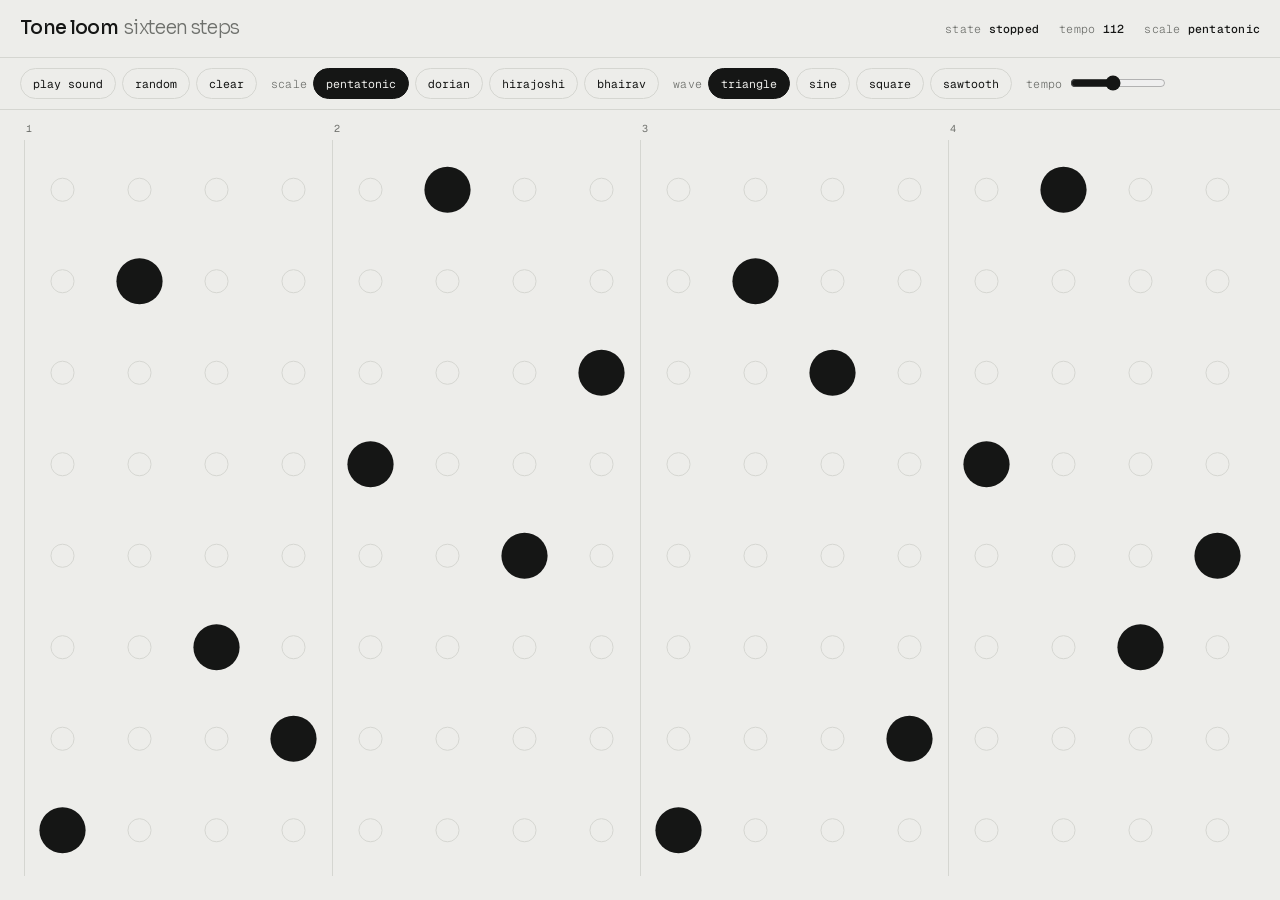
==== loom.html @ 5a13466f "Add files via upload" ====
<!doctype html>
<html lang="en">
<head>
<meta charset="utf-8">
<meta name="viewport" content="width=device-width,initial-scale=1,viewport-fit=cover">
<title>Tone loom</title>
<link rel="preconnect" href="https://fonts.googleapis.com">
<link rel="preconnect" href="https://fonts.gstatic.com" crossorigin>
<link rel="stylesheet" href="https://fonts.googleapis.com/css2?family=Geist+Mono:wght@400;500&display=swap">
<style>@font-face{font-family:"Sora";src:url([data-uri]) format("woff2");font-weight:100 800;font-display:swap}</style>

<style>
:root{--bg:#EDEDEA;--surface:#F6F6F4;--ink:#151615;--muted:#6E706C;--faint:#A3A5A0;--line:#D5D6D1;color-scheme:light}
@media (prefers-color-scheme:dark){:root:not([data-theme="light"]){--bg:#111211;--surface:#191A19;--ink:#ECECE8;--muted:#9A9C97;--faint:#5E605C;--line:#2A2C2A;color-scheme:dark}}
:root[data-theme="dark"]{--bg:#111211;--surface:#191A19;--ink:#ECECE8;--muted:#9A9C97;--faint:#5E605C;--line:#2A2C2A;color-scheme:dark}
*{box-sizing:border-box}
[hidden]{display:none!important}
html,body{height:100%;margin:0}
body{background:var(--bg);color:var(--ink);font-family:Sora,"Helvetica Neue",Arial,sans-serif;font-weight:300;font-size:15px;line-height:1.5;display:flex;flex-direction:column;overflow:hidden;-webkit-font-smoothing:antialiased;user-select:none;-webkit-user-select:none}
.bar{display:flex;justify-content:space-between;align-items:center;gap:12px 24px;padding:14px max(20px,env(safe-area-inset-right,0px)) 14px max(20px,env(safe-area-inset-left,0px));border-bottom:1px solid var(--line);flex-wrap:wrap}
.bar h1{font-size:19px;font-weight:500;letter-spacing:-.035em;margin:0;white-space:nowrap}
.bar h1 span{font-weight:300;color:var(--muted);margin-left:6px}
.mono{font-family:"Geist Mono",ui-monospace,monospace;font-size:11.5px;letter-spacing:.02em}
.stats{display:flex;gap:20px;color:var(--muted);flex-wrap:wrap}
.stats b{color:var(--ink);font-weight:500}
.tools{display:flex;gap:6px 14px;flex-wrap:wrap;align-items:center;padding:10px max(20px,env(safe-area-inset-right,0px)) 10px max(20px,env(safe-area-inset-left,0px));border-bottom:1px solid var(--line)}
.tools .grp{display:flex;gap:6px;align-items:center;flex-wrap:wrap}
.tools label{color:var(--muted)}
.stage{flex:1;position:relative;min-height:0;overflow:hidden}
canvas.full{position:absolute;inset:0;width:100%;height:100%;touch-action:none;display:block}
.ov{position:absolute;inset:0;display:grid;place-content:center;text-align:center;gap:20px;padding:24px;background:color-mix(in oklab,var(--bg) 90%,transparent);z-index:5}
.ov h2{font-size:clamp(48px,9vw,120px);font-weight:300;letter-spacing:-.075em;line-height:.88;margin:0}
.ov h2 b{font-weight:300}
.ov p{max-width:44ch;margin:0 auto;color:var(--muted)}
.btn{border:1px solid var(--ink);background:transparent;color:var(--ink);border-radius:99px;padding:11px 22px;font:inherit;font-size:14px;font-weight:450;cursor:pointer;transition:background .2s,color .2s}
.btn:hover{background:var(--ink);color:var(--bg)}
.btn.ghost{border-color:var(--line)}
.btn.s{padding:6px 12px;font-family:"Geist Mono",ui-monospace,monospace;font-size:11.5px;border-color:var(--line);font-weight:400}
.btn.s:hover{border-color:var(--ink);background:transparent;color:var(--ink)}
.btn.s[aria-pressed="true"]{background:var(--ink);color:var(--bg);border-color:var(--ink)}
.row{display:flex;gap:10px;flex-wrap:wrap;justify-content:center;align-items:center}
input[type=range]{accent-color:var(--ink);width:96px}
:focus-visible{outline:1px solid var(--ink);outline-offset:3px}

</style>
</head>
<body>
<script>
(function(){
  addEventListener("message",function(e){if(e.data&&e.data.type==="theme"){document.documentElement.setAttribute("data-theme",e.data.dark?"dark":"light");if(window.onTheme)window.onTheme();}});
  window.cols=function(){var cs=getComputedStyle(document.documentElement),o={};["bg","surface","ink","muted","faint","line"].forEach(function(k){o[k]=cs.getPropertyValue("--"+k).trim()});return o};
  window.DPR=Math.min(2,window.devicePixelRatio||1);
  window.fit=function(cv){var r=cv.getBoundingClientRect(),w=Math.max(1,Math.round(r.width)),h=Math.max(1,Math.round(r.height));if(cv.width!==Math.round(w*DPR)||cv.height!==Math.round(h*DPR)){cv.width=Math.round(w*DPR);cv.height=Math.round(h*DPR)}var ctx=cv.getContext("2d");ctx.setTransform(DPR,0,0,DPR,0,0);return {ctx:ctx,w:w,h:h}};
  window.store={get:function(k){try{return localStorage.getItem(k)}catch(e){return null}},set:function(k,v){try{localStorage.setItem(k,v)}catch(e){}}};
  window.FM='"Geist Mono", ui-monospace, monospace';window.FS='Sora, "Helvetica Neue", Arial, sans-serif';
})();
</script>
<div class="bar"><h1>Tone loom<span>sixteen steps</span></h1><div class="stats mono"><span>state <b id="sSt">stopped</b></span><span>tempo <b id="sBpm">112</b></span><span>scale <b id="sSc">pentatonic</b></span></div></div>
<div class="tools mono">
  <div class="grp"><button class="btn s" id="play" type="button" aria-pressed="false">play sound</button><button class="btn s" id="rand" type="button">random</button><button class="btn s" id="clear" type="button">clear</button></div>
  <div class="grp" id="scales"><label>scale</label></div>
  <div class="grp" id="waves"><label>wave</label></div>
  <div class="grp"><label for="bpm">tempo</label><input type="range" id="bpm" min="60" max="180" value="112"></div>
</div>
<div class="stage"><canvas class="full" id="cv" aria-label="Sixteen by eight note grid. Tap cells to toggle notes."></canvas></div>
<script>
(function(){
const $=id=>document.getElementById(id),cv=$("cv");let C=cols();window.onTheme=()=>{C=cols()};
const COLS=16,ROWS=8;const SCALES={pentatonic:[0,2,4,7,9],dorian:[0,2,3,5,7,9,10],hirajoshi:[0,2,3,7,8],bhairav:[0,1,4,5,7,8,11]};const WAVES=["triangle","sine","square","sawtooth"];
let scale="pentatonic",wave="triangle",grid=[],ac=null,master=null,playing=false,step=-1,next=0,rings=[],drag=null;
for(let r=0;r<ROWS;r++)grid.push(Array(COLS).fill(false));
[[0,7],[2,5],[4,3],[6,4],[8,7],[10,2],[12,3],[14,5],[1,1],[5,0],[9,1],[13,0],[3,6],[11,6],[15,4],[7,2]].forEach(([c,r])=>grid[r][c]=true);
function freqs(){const sc=SCALES[scale],out=[];let i=0;while(out.length<ROWS){const oct=Math.floor(i/sc.length),deg=sc[i%sc.length];out.push(220*Math.pow(2,(deg+12*oct)/12));i++}return out.reverse()}
function chips(id,list,cur,on){const el=$(id);list.forEach(n=>{const b=document.createElement("button");b.type="button";b.className="btn s";b.textContent=n;b.setAttribute("aria-pressed",n===cur);b.onclick=()=>{on(n);[...el.querySelectorAll("button")].forEach(x=>x.setAttribute("aria-pressed",x.textContent===n))};el.appendChild(b)})}
chips("scales",Object.keys(SCALES),scale,n=>{scale=n;$("sSc").textContent=n});chips("waves",WAVES,wave,n=>wave=n);
$("bpm").oninput=()=>$("sBpm").textContent=$("bpm").value;
function ensureAudio(){if(ac)return true;try{ac=new (window.AudioContext||window.webkitAudioContext)();master=ac.createGain();master.gain.value=.55;const comp=ac.createDynamicsCompressor();master.connect(comp);comp.connect(ac.destination);return true}catch(e){$("sSt").textContent="no audio here";return false}}
function note(f,at){const o=ac.createOscillator(),g=ac.createGain();o.type=wave;o.frequency.value=f;const peak=wave==="square"||wave==="sawtooth"?.05:.13;g.gain.setValueAtTime(.0001,at);g.gain.exponentialRampToValueAtTime(peak,at+.01);g.gain.exponentialRampToValueAtTime(.0001,at+.5);o.connect(g);g.connect(master);o.start(at);o.stop(at+.55)}
$("play").onclick=()=>{if(!ensureAudio())return;ac.resume();playing=!playing;$("play").setAttribute("aria-pressed",playing);$("play").textContent=playing?"stop":"play sound";$("sSt").textContent=playing?"playing":"stopped";if(playing)next=ac.currentTime+.05};
$("clear").onclick=()=>grid.forEach(r=>r.fill(false));
$("rand").onclick=()=>{grid.forEach(r=>r.fill(false));for(let c=0;c<COLS;c++)if(Math.random()<.8){grid[Math.floor(Math.random()*ROWS)][c]=true;if(Math.random()<.25)grid[Math.floor(Math.random()*ROWS)][c]=true}};
function layout(w,h){const pad=24,top=34,cw=(w-pad*2)/COLS,ch=(h-pad-top)/ROWS;return {pad,top,cw,ch}}
function cellAt(e){const r=cv.getBoundingClientRect(),L=layout(r.width,r.height),x=e.clientX-r.left,y=e.clientY-r.top,c=Math.floor((x-L.pad)/L.cw),rr=Math.floor((y-L.top)/L.ch);return (c>=0&&c<COLS&&rr>=0&&rr<ROWS)?[rr,c]:null}
cv.addEventListener("pointerdown",e=>{const k=cellAt(e);if(!k)return;cv.setPointerCapture(e.pointerId);const v=!grid[k[0]][k[1]];drag=v;grid[k[0]][k[1]]=v;if(v&&ac){note(freqs()[k[0]],ac.currentTime)}});
cv.addEventListener("pointermove",e=>{if(drag===null)return;const k=cellAt(e);if(k&&grid[k[0]][k[1]]!==drag){grid[k[0]][k[1]]=drag;if(drag&&ac)note(freqs()[k[0]],ac.currentTime)}});
addEventListener("pointerup",()=>drag=null);
let last=performance.now();
function frame(now){const dt=Math.min(.05,(now-last)/1000);last=now;
  if(playing&&ac){const STEP=60/+$("bpm").value/4,F=freqs();while(next<ac.currentTime+.1){step=(step+1)%COLS;for(let r=0;r<ROWS;r++)if(grid[r][step]){note(F[r],next);rings.push({c:step,r,l:1})}next+=STEP}}
  const {ctx,w,h}=fit(cv),L=layout(w,h);ctx.clearRect(0,0,w,h);
  for(let c=0;c<COLS;c++){if(c===step&&playing){ctx.fillStyle=C.line;ctx.fillRect(L.pad+c*L.cw,L.top,L.cw,L.ch*ROWS)}if(c%4===0){ctx.fillStyle=C.muted;ctx.font=`10px ${FM}`;ctx.fillText(String(c/4+1),L.pad+c*L.cw+2,L.top-12);ctx.fillStyle=C.line;ctx.fillRect(L.pad+c*L.cw,L.top-4,1,L.ch*ROWS+4)}}
  for(let r=0;r<ROWS;r++)for(let c=0;c<COLS;c++){const x=L.pad+c*L.cw+L.cw/2,y=L.top+r*L.ch+L.ch/2,rad=Math.min(L.cw,L.ch)*.3;
    if(grid[r][c]){ctx.fillStyle=C.ink;ctx.beginPath();const k=(c===step&&playing)?1.25:1;ctx.arc(x,y,rad*k,0,Math.PI*2);ctx.fill()}else{ctx.strokeStyle=C.line;ctx.lineWidth=1;ctx.beginPath();ctx.arc(x,y,rad*.5,0,Math.PI*2);ctx.stroke()}}
  for(let i=rings.length-1;i>=0;i--){const g=rings[i];g.l-=dt*1.2;if(g.l<=0){rings.splice(i,1);continue}const x=L.pad+g.c*L.cw+L.cw/2,y=L.top+g.r*L.ch+L.ch/2;ctx.strokeStyle=C.ink;ctx.globalAlpha=g.l*.8;ctx.lineWidth=1.2;ctx.beginPath();ctx.arc(x,y,Math.min(L.cw,L.ch)*.3+(1-g.l)*L.cw*1.8,0,Math.PI*2);ctx.stroke();ctx.globalAlpha=1}
  requestAnimationFrame(frame)}
requestAnimationFrame(frame);
})();
</script>
</body>
</html>
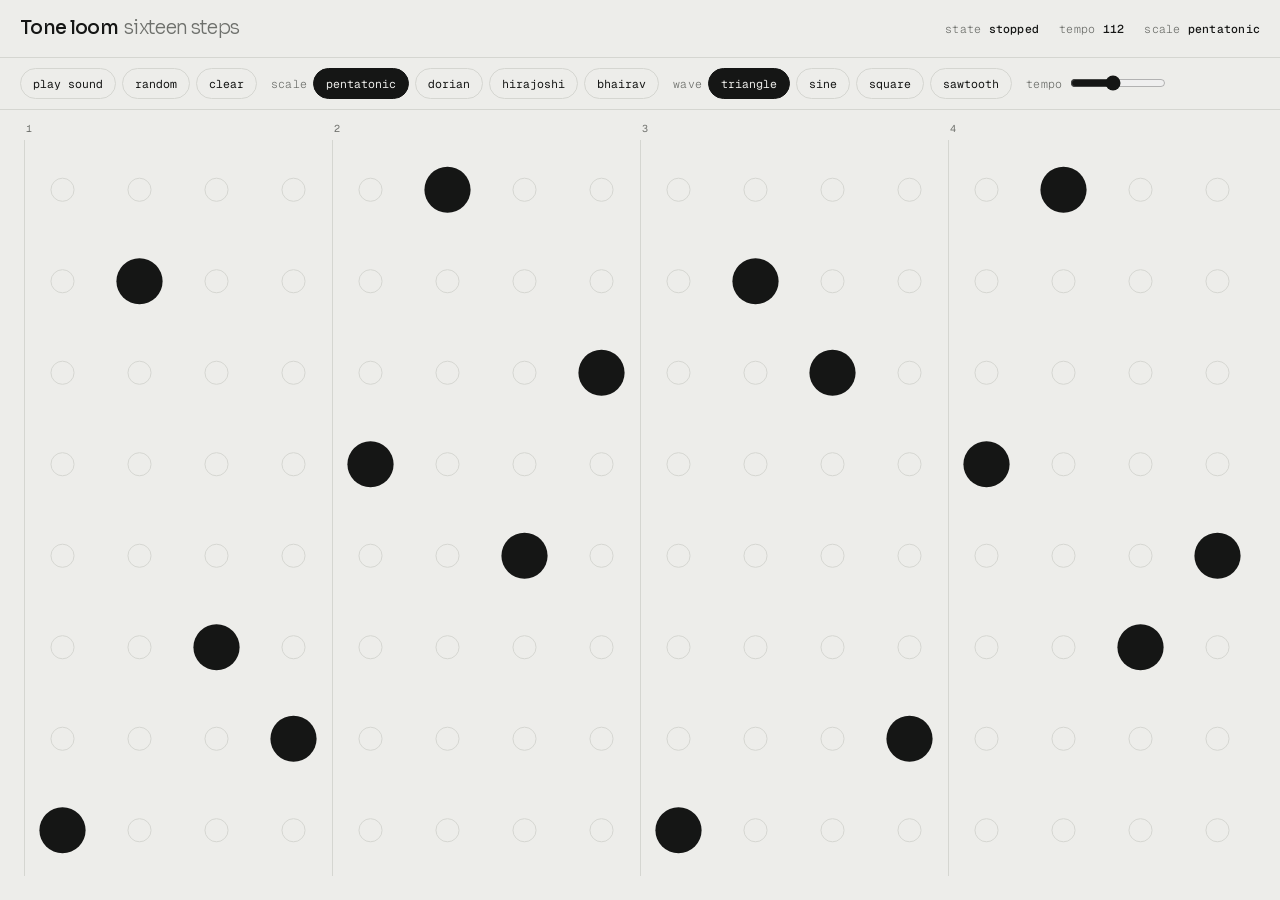
==== commit 108d27e7: "Add files via upload" ====
--- a/loom.html
+++ b/loom.html
@@ -4,10 +4,8 @@
 <meta charset="utf-8">
 <meta name="viewport" content="width=device-width,initial-scale=1,viewport-fit=cover">
 <title>Tone loom</title>
-<link rel="preconnect" href="https://fonts.googleapis.com">
-<link rel="preconnect" href="https://fonts.gstatic.com" crossorigin>
-<link rel="stylesheet" href="https://fonts.googleapis.com/css2?family=Geist+Mono:wght@400;500&display=swap">
-<style>@font-face{font-family:"Sora";src:url([data-uri]) format("woff2");font-weight:100 800;font-display:swap}</style>
+<link rel="stylesheet" href="fonts.css">
+<style>@font-face{font-family:"Sora";src:url(Sora-Variable.woff2) format("woff2");font-weight:100 800;font-display:swap}</style>
 
 <style>
 :root{--bg:#EDEDEA;--surface:#F6F6F4;--ink:#151615;--muted:#6E706C;--faint:#A3A5A0;--line:#D5D6D1;color-scheme:light}
--- a/fonts.css
+++ b/fonts.css
@@ -0,0 +1,112 @@
+/* Self-hosted fonts. Sora by Jonathan Barnbrook & Julián Moncada (OFL); others via Fontsource (OFL). */
+@font-face{font-family:"Sora";src:url(Sora-Variable.woff2) format("woff2");font-weight:100 800;font-style:normal;font-display:swap}
+/* geist-mono-latin-ext-wght-normal */
+@font-face {
+  font-family: 'Geist Mono';
+  font-style: normal;
+  font-display: swap;
+  font-weight: 100 900;
+  src: url(geist-mono-latin-ext-wght-normal.woff2) format('woff2-variations');
+  unicode-range: U+0100-02BA,U+02BD-02C5,U+02C7-02CC,U+02CE-02D7,U+02DD-02FF,U+0304,U+0308,U+0329,U+1D00-1DBF,U+1E00-1E9F,U+1EF2-1EFF,U+2020,U+20A0-20AB,U+20AD-20C0,U+2113,U+2C60-2C7F,U+A720-A7FF;
+}
+/* geist-mono-latin-wght-normal */
+@font-face {
+  font-family: 'Geist Mono';
+  font-style: normal;
+  font-display: swap;
+  font-weight: 100 900;
+  src: url(geist-mono-latin-wght-normal.woff2) format('woff2-variations');
+  unicode-range: U+0000-00FF,U+0131,U+0152-0153,U+02BB-02BC,U+02C6,U+02DA,U+02DC,U+0304,U+0308,U+0329,U+2000-206F,U+20AC,U+2122,U+2191,U+2193,U+2212,U+2215,U+FEFF,U+FFFD;
+}
+/* geist-mono-latin-ext-wght-normal */
+@font-face {
+  font-family: 'Geist Mono Variable';
+  font-style: normal;
+  font-display: swap;
+  font-weight: 100 900;
+  src: url(geist-mono-latin-ext-wght-normal.woff2) format('woff2-variations');
+  unicode-range: U+0100-02BA,U+02BD-02C5,U+02C7-02CC,U+02CE-02D7,U+02DD-02FF,U+0304,U+0308,U+0329,U+1D00-1DBF,U+1E00-1E9F,U+1EF2-1EFF,U+2020,U+20A0-20AB,U+20AD-20C0,U+2113,U+2C60-2C7F,U+A720-A7FF;
+}
+/* geist-mono-latin-wght-normal */
+@font-face {
+  font-family: 'Geist Mono Variable';
+  font-style: normal;
+  font-display: swap;
+  font-weight: 100 900;
+  src: url(geist-mono-latin-wght-normal.woff2) format('woff2-variations');
+  unicode-range: U+0000-00FF,U+0131,U+0152-0153,U+02BB-02BC,U+02C6,U+02DA,U+02DC,U+0304,U+0308,U+0329,U+2000-206F,U+20AC,U+2122,U+2191,U+2193,U+2212,U+2215,U+FEFF,U+FFFD;
+}
+/* bricolage-grotesque-latin-ext-standard-normal */
+@font-face {
+  font-family: 'Bricolage Grotesque';
+  font-style: normal;
+  font-display: swap;
+  font-weight: 200 800;
+  font-stretch: 75% 100%;
+  src: url(bricolage-grotesque-latin-ext-standard-normal.woff2) format('woff2-variations');
+  unicode-range: U+0100-02BA,U+02BD-02C5,U+02C7-02CC,U+02CE-02D7,U+02DD-02FF,U+0304,U+0308,U+0329,U+1D00-1DBF,U+1E00-1E9F,U+1EF2-1EFF,U+2020,U+20A0-20AB,U+20AD-20C0,U+2113,U+2C60-2C7F,U+A720-A7FF;
+}
+/* bricolage-grotesque-latin-standard-normal */
+@font-face {
+  font-family: 'Bricolage Grotesque';
+  font-style: normal;
+  font-display: swap;
+  font-weight: 200 800;
+  font-stretch: 75% 100%;
+  src: url(bricolage-grotesque-latin-standard-normal.woff2) format('woff2-variations');
+  unicode-range: U+0000-00FF,U+0131,U+0152-0153,U+02BB-02BC,U+02C6,U+02DA,U+02DC,U+0304,U+0308,U+0329,U+2000-206F,U+20AC,U+2122,U+2191,U+2193,U+2212,U+2215,U+FEFF,U+FFFD;
+}
+/* jetbrains-mono-latin-ext-wght-normal */
+@font-face {
+  font-family: 'JetBrains Mono';
+  font-style: normal;
+  font-display: swap;
+  font-weight: 100 800;
+  src: url(jetbrains-mono-latin-ext-wght-normal.woff2) format('woff2-variations');
+  unicode-range: U+0100-02BA,U+02BD-02C5,U+02C7-02CC,U+02CE-02D7,U+02DD-02FF,U+0304,U+0308,U+0329,U+1D00-1DBF,U+1E00-1E9F,U+1EF2-1EFF,U+2020,U+20A0-20AB,U+20AD-20C0,U+2113,U+2C60-2C7F,U+A720-A7FF;
+}
+/* jetbrains-mono-latin-wght-normal */
+@font-face {
+  font-family: 'JetBrains Mono';
+  font-style: normal;
+  font-display: swap;
+  font-weight: 100 800;
+  src: url(jetbrains-mono-latin-wght-normal.woff2) format('woff2-variations');
+  unicode-range: U+0000-00FF,U+0131,U+0152-0153,U+02BB-02BC,U+02C6,U+02DA,U+02DC,U+0304,U+0308,U+0329,U+2000-206F,U+20AC,U+2122,U+2191,U+2193,U+2212,U+2215,U+FEFF,U+FFFD;
+}
+/* fraunces-latin-ext-standard-normal */
+@font-face {
+  font-family: 'Fraunces';
+  font-style: normal;
+  font-display: swap;
+  font-weight: 100 900;
+  src: url(fraunces-latin-ext-standard-normal.woff2) format('woff2-variations');
+  unicode-range: U+0100-02BA,U+02BD-02C5,U+02C7-02CC,U+02CE-02D7,U+02DD-02FF,U+0304,U+0308,U+0329,U+1D00-1DBF,U+1E00-1E9F,U+1EF2-1EFF,U+2020,U+20A0-20AB,U+20AD-20C0,U+2113,U+2C60-2C7F,U+A720-A7FF;
+}
+/* fraunces-latin-standard-normal */
+@font-face {
+  font-family: 'Fraunces';
+  font-style: normal;
+  font-display: swap;
+  font-weight: 100 900;
+  src: url(fraunces-latin-standard-normal.woff2) format('woff2-variations');
+  unicode-range: U+0000-00FF,U+0131,U+0152-0153,U+02BB-02BC,U+02C6,U+02DA,U+02DC,U+0304,U+0308,U+0329,U+2000-206F,U+20AC,U+2122,U+2191,U+2193,U+2212,U+2215,U+FEFF,U+FFFD;
+}
+/* figtree-latin-ext-wght-normal */
+@font-face {
+  font-family: 'Figtree';
+  font-style: normal;
+  font-display: swap;
+  font-weight: 300 900;
+  src: url(figtree-latin-ext-wght-normal.woff2) format('woff2-variations');
+  unicode-range: U+0100-02BA,U+02BD-02C5,U+02C7-02CC,U+02CE-02D7,U+02DD-02FF,U+0304,U+0308,U+0329,U+1D00-1DBF,U+1E00-1E9F,U+1EF2-1EFF,U+2020,U+20A0-20AB,U+20AD-20C0,U+2113,U+2C60-2C7F,U+A720-A7FF;
+}
+/* figtree-latin-wght-normal */
+@font-face {
+  font-family: 'Figtree';
+  font-style: normal;
+  font-display: swap;
+  font-weight: 300 900;
+  src: url(figtree-latin-wght-normal.woff2) format('woff2-variations');
+  unicode-range: U+0000-00FF,U+0131,U+0152-0153,U+02BB-02BC,U+02C6,U+02DA,U+02DC,U+0304,U+0308,U+0329,U+2000-206F,U+20AC,U+2122,U+2191,U+2193,U+2212,U+2215,U+FEFF,U+FFFD;
+}
